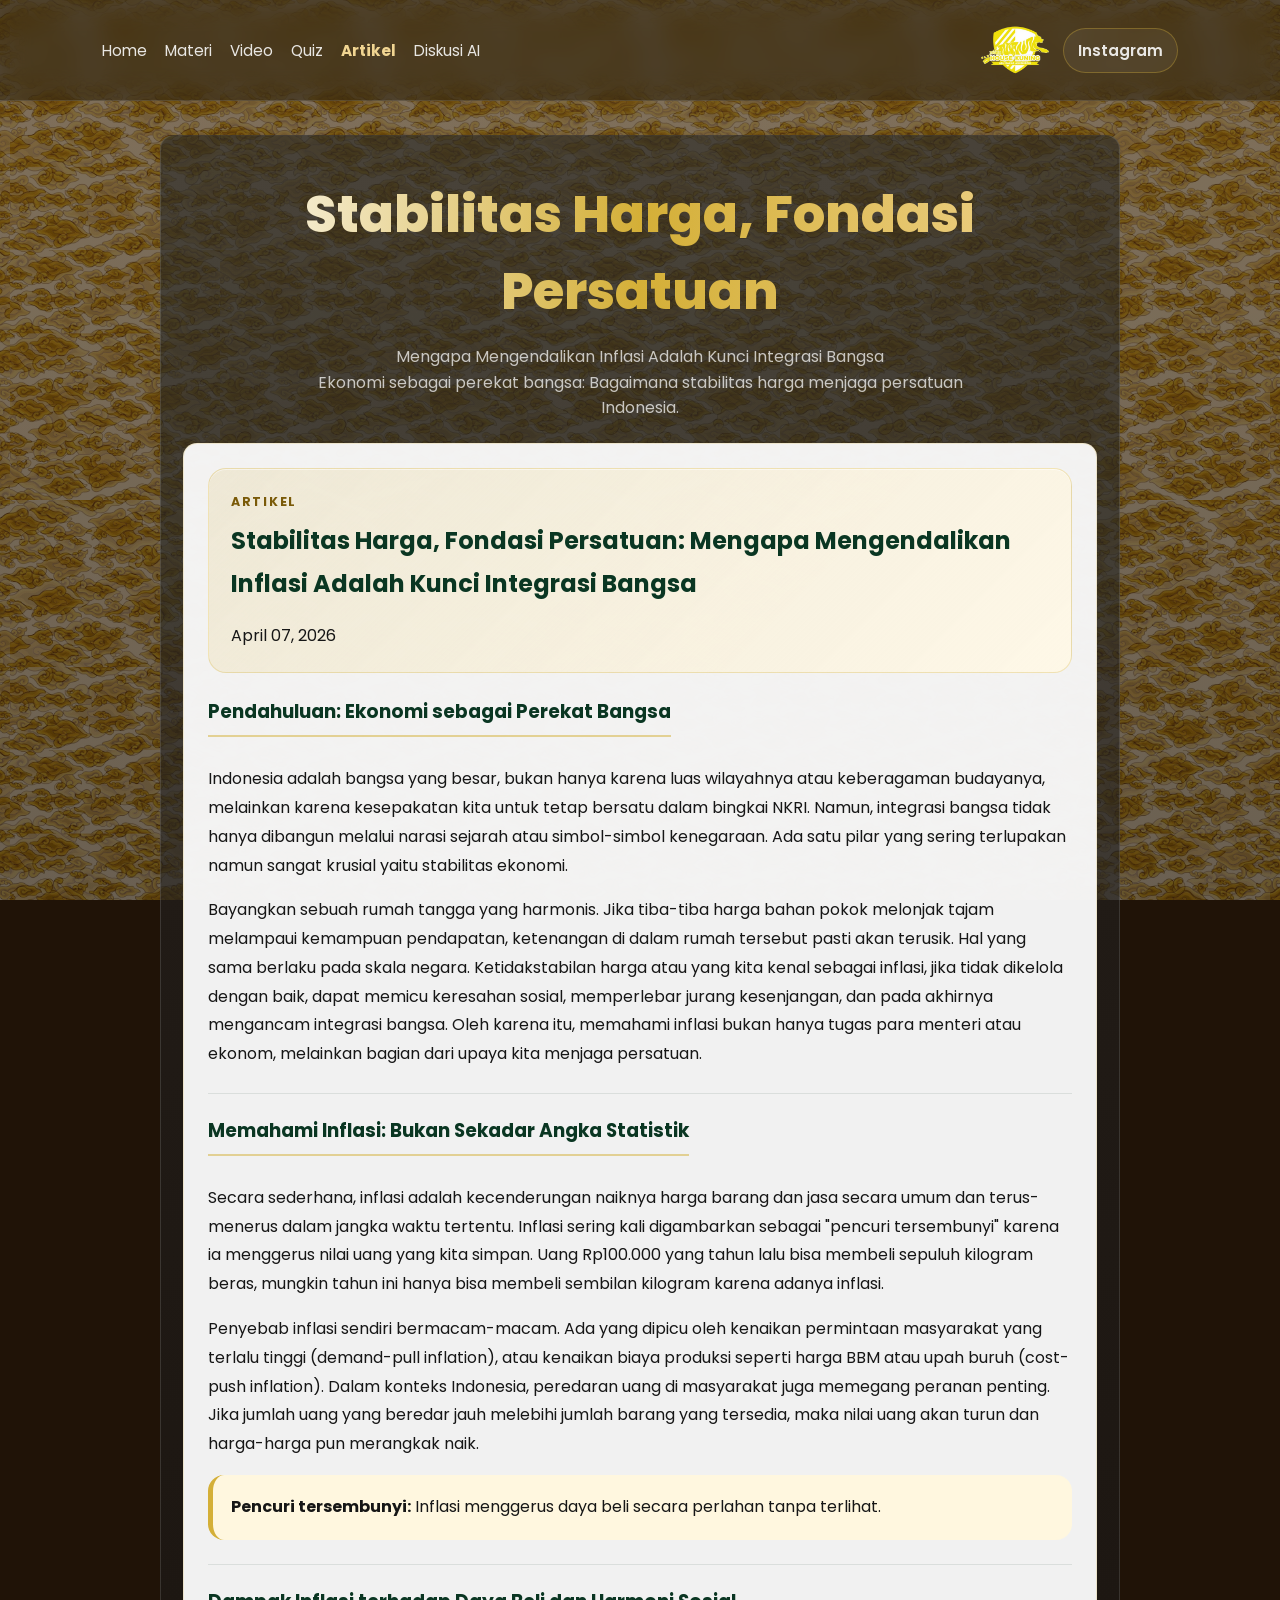
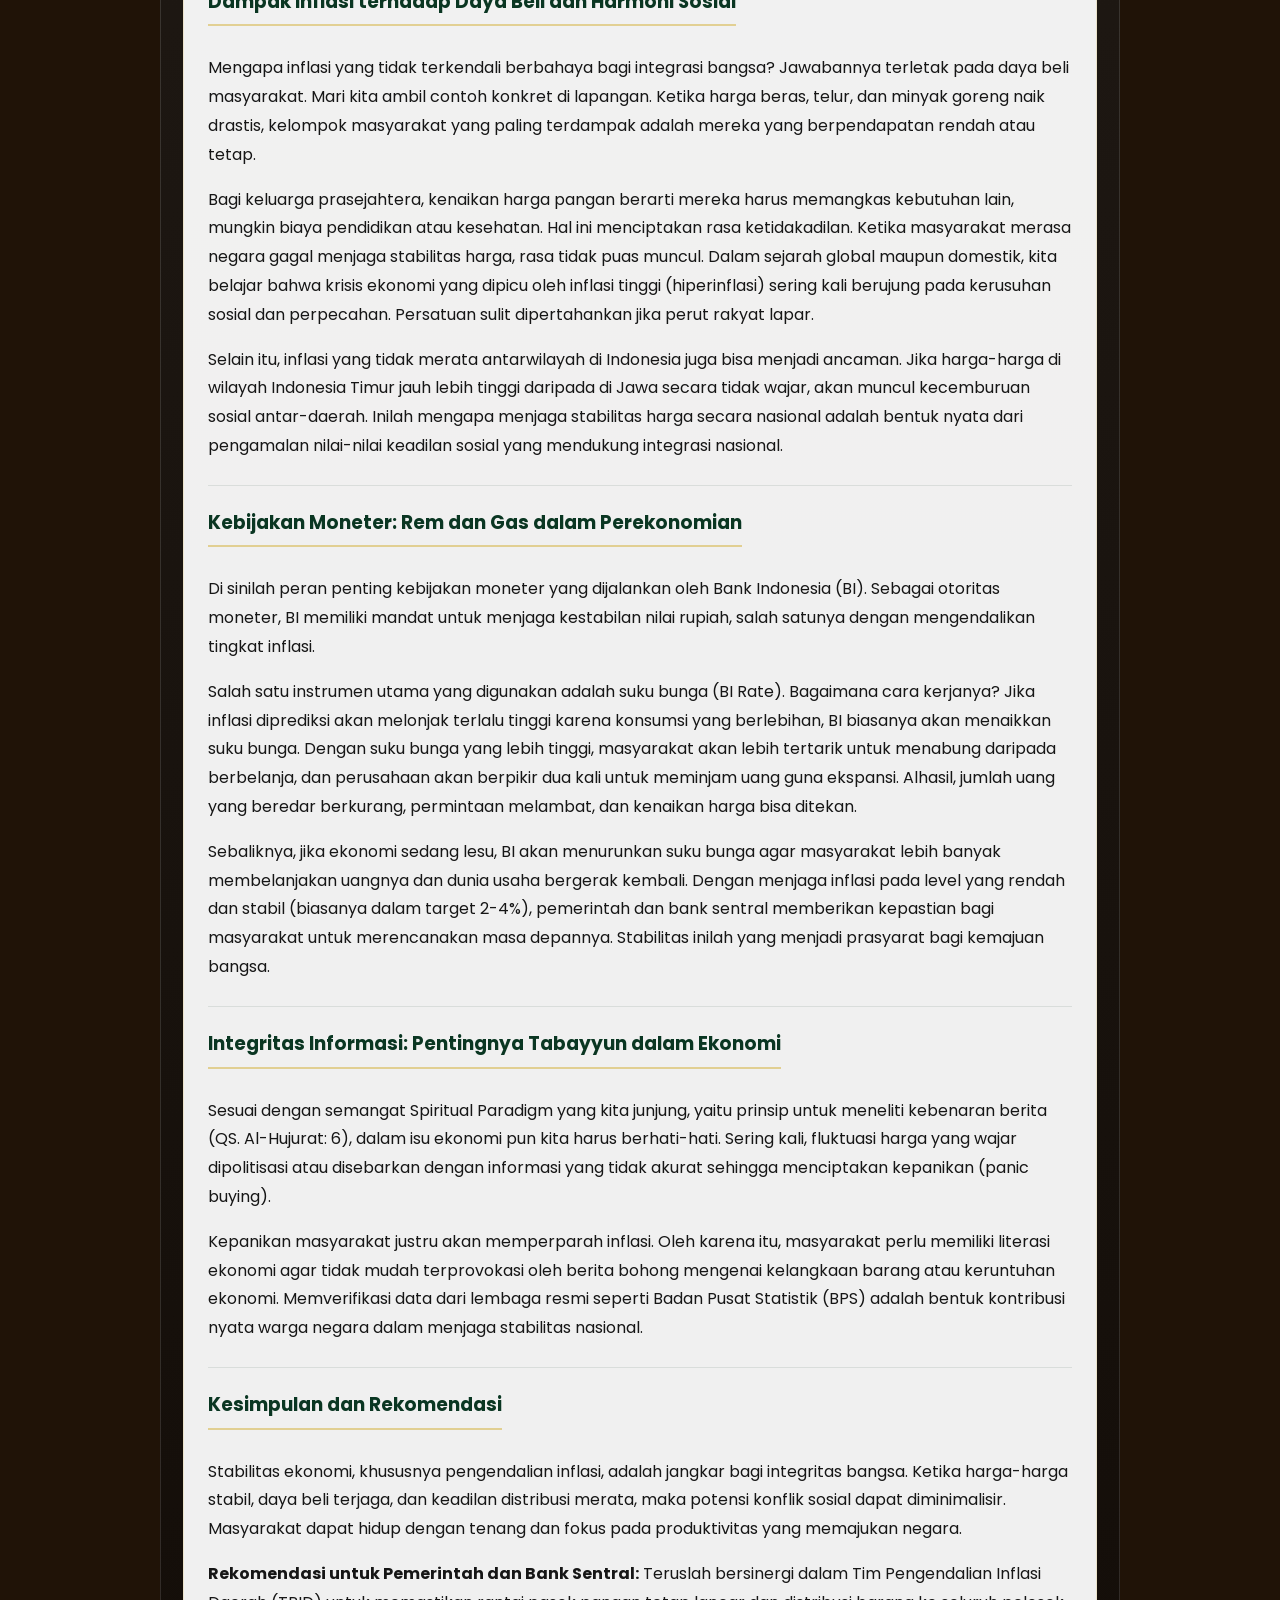
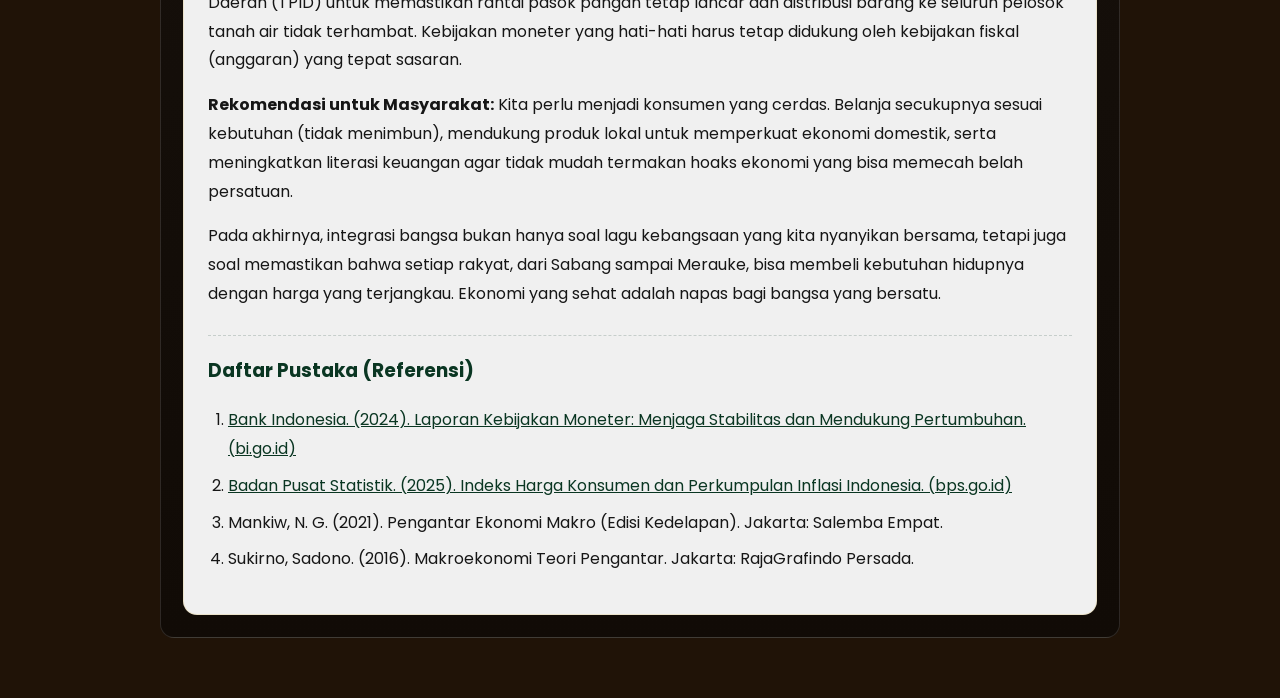
==== pages/artikel.html @ a8fc2699 "menambhakan artikel baru dan update file lainnya" ====
<!doctype html>
<html lang="id">
  <head>
    <meta charset="UTF-8" />
    <meta name="viewport" content="width=device-width, initial-scale=1.0" />
    <title>Stabilitas Harga, Fondasi Persatuan | Kuning Web</title>
    <meta
      name="description"
      content="Stabilitas Harga, Fondasi Persatuan: Mengapa Mengendalikan Inflasi Adalah Kunci Integrasi Bangsa. Artikel tentang ekonomi sebagai perekat bangsa."
    />
    <link rel="preconnect" href="https://fonts.googleapis.com" />
    <link rel="preconnect" href="https://fonts.gstatic.com" crossorigin />
    <link
      href="https://fonts.googleapis.com/css2?family=Poppins:wght@300;400;600;800&display=swap"
      rel="stylesheet"
    />
    <link rel="stylesheet" href="../assets/css/style.css" />
  </head>
  <body class="materi-page">
    <div class="animated-bg"></div>
    <div class="batik-texture"></div>

    <nav class="navbar">
      <ul class="nav-menu">
        <li><a href="../index.html">Home</a></li>
        <li><a href="materi.html">Materi</a></li>
        <li><a href="video.html">Video</a></li>
        <li><a href="quiz.html">Quiz</a></li>
        <li><a href="artikel.html" aria-current="page">Artikel</a></li>
        <li><a href="chat.html">Diskusi AI</a></li>
      </ul>
      <div class="brand-group">
        <a class="logo" href="../index.html">
          <img src="../assets/images/logo.png" alt="Tiger House Kuning" />
        </a>
        <a
          class="instagram-link"
          href="https://www.instagram.com/housekuning?utm_source=ig_web_button_share_sheet&igsh=ZDNlZDc0MzIxNw=="
          target="_blank"
          rel="noopener noreferrer"
        >
          Instagram
        </a>
      </div>
    </nav>

    <main class="main-container">
      <section class="card page-card materi-page-card">
        <div class="hero hero-compact materi-hero">
          <h1>Stabilitas Harga, Fondasi Persatuan</h1>
          <p>Mengapa Mengendalikan Inflasi Adalah Kunci Integrasi Bangsa</p>
          <p>
            Ekonomi sebagai perekat bangsa: Bagaimana stabilitas harga menjaga
            persatuan Indonesia.
          </p>
        </div>

        <div class="materi-content">
          <div class="materi-highlight-box">
            <p class="materi-highlight-label">Artikel</p>
            <h2>
              Stabilitas Harga, Fondasi Persatuan: Mengapa Mengendalikan Inflasi
              Adalah Kunci Integrasi Bangsa
            </h2>
            <p class="article-date">April 07, 2026</p>
          </div>

          <section class="materi-section">
            <h3>Pendahuluan: Ekonomi sebagai Perekat Bangsa</h3>
            <p>
              Indonesia adalah bangsa yang besar, bukan hanya karena luas
              wilayahnya atau keberagaman budayanya, melainkan karena
              kesepakatan kita untuk tetap bersatu dalam bingkai NKRI. Namun,
              integrasi bangsa tidak hanya dibangun melalui narasi sejarah atau
              simbol-simbol kenegaraan. Ada satu pilar yang sering terlupakan
              namun sangat krusial yaitu stabilitas ekonomi.
            </p>
            <p>
              Bayangkan sebuah rumah tangga yang harmonis. Jika tiba-tiba harga
              bahan pokok melonjak tajam melampaui kemampuan pendapatan,
              ketenangan di dalam rumah tersebut pasti akan terusik. Hal yang
              sama berlaku pada skala negara. Ketidakstabilan harga atau yang
              kita kenal sebagai inflasi, jika tidak dikelola dengan baik, dapat
              memicu keresahan sosial, memperlebar jurang kesenjangan, dan pada
              akhirnya mengancam integrasi bangsa. Oleh karena itu, memahami
              inflasi bukan hanya tugas para menteri atau ekonom, melainkan
              bagian dari upaya kita menjaga persatuan.
            </p>
          </section>

          <section class="materi-section">
            <h3>Memahami Inflasi: Bukan Sekadar Angka Statistik</h3>
            <p>
              Secara sederhana, inflasi adalah kecenderungan naiknya harga
              barang dan jasa secara umum dan terus-menerus dalam jangka waktu
              tertentu. Inflasi sering kali digambarkan sebagai "pencuri
              tersembunyi" karena ia menggerus nilai uang yang kita simpan. Uang
              Rp100.000 yang tahun lalu bisa membeli sepuluh kilogram beras,
              mungkin tahun ini hanya bisa membeli sembilan kilogram karena
              adanya inflasi.
            </p>
            <p>
              Penyebab inflasi sendiri bermacam-macam. Ada yang dipicu oleh
              kenaikan permintaan masyarakat yang terlalu tinggi (demand-pull
              inflation), atau kenaikan biaya produksi seperti harga BBM atau
              upah buruh (cost-push inflation). Dalam konteks Indonesia,
              peredaran uang di masyarakat juga memegang peranan penting. Jika
              jumlah uang yang beredar jauh melebihi jumlah barang yang
              tersedia, maka nilai uang akan turun dan harga-harga pun merangkak
              naik.
            </p>
            <div class="materi-callout">
              <strong>Pencuri tersembunyi:</strong> Inflasi menggerus daya beli
              secara perlahan tanpa terlihat.
            </div>
          </section>

          <section class="materi-section">
            <h3>Dampak Inflasi terhadap Daya Beli dan Harmoni Sosial</h3>
            <p>
              Mengapa inflasi yang tidak terkendali berbahaya bagi integrasi
              bangsa? Jawabannya terletak pada daya beli masyarakat. Mari kita
              ambil contoh konkret di lapangan. Ketika harga beras, telur, dan
              minyak goreng naik drastis, kelompok masyarakat yang paling
              terdampak adalah mereka yang berpendapatan rendah atau tetap.
            </p>
            <p>
              Bagi keluarga prasejahtera, kenaikan harga pangan berarti mereka
              harus memangkas kebutuhan lain, mungkin biaya pendidikan atau
              kesehatan. Hal ini menciptakan rasa ketidakadilan. Ketika
              masyarakat merasa negara gagal menjaga stabilitas harga, rasa
              tidak puas muncul. Dalam sejarah global maupun domestik, kita
              belajar bahwa krisis ekonomi yang dipicu oleh inflasi tinggi
              (hiperinflasi) sering kali berujung pada kerusuhan sosial dan
              perpecahan. Persatuan sulit dipertahankan jika perut rakyat lapar.
            </p>
            <p>
              Selain itu, inflasi yang tidak merata antarwilayah di Indonesia
              juga bisa menjadi ancaman. Jika harga-harga di wilayah Indonesia
              Timur jauh lebih tinggi daripada di Jawa secara tidak wajar, akan
              muncul kecemburuan sosial antar-daerah. Inilah mengapa menjaga
              stabilitas harga secara nasional adalah bentuk nyata dari
              pengamalan nilai-nilai keadilan sosial yang mendukung integrasi
              nasional.
            </p>
          </section>

          <section class="materi-section">
            <h3>Kebijakan Moneter: Rem dan Gas dalam Perekonomian</h3>
            <p>
              Di sinilah peran penting kebijakan moneter yang dijalankan oleh
              Bank Indonesia (BI). Sebagai otoritas moneter, BI memiliki mandat
              untuk menjaga kestabilan nilai rupiah, salah satunya dengan
              mengendalikan tingkat inflasi.
            </p>
            <p>
              Salah satu instrumen utama yang digunakan adalah suku bunga (BI
              Rate). Bagaimana cara kerjanya? Jika inflasi diprediksi akan
              melonjak terlalu tinggi karena konsumsi yang berlebihan, BI
              biasanya akan menaikkan suku bunga. Dengan suku bunga yang lebih
              tinggi, masyarakat akan lebih tertarik untuk menabung daripada
              berbelanja, dan perusahaan akan berpikir dua kali untuk meminjam
              uang guna ekspansi. Alhasil, jumlah uang yang beredar berkurang,
              permintaan melambat, dan kenaikan harga bisa ditekan.
            </p>
            <p>
              Sebaliknya, jika ekonomi sedang lesu, BI akan menurunkan suku
              bunga agar masyarakat lebih banyak membelanjakan uangnya dan dunia
              usaha bergerak kembali. Dengan menjaga inflasi pada level yang
              rendah dan stabil (biasanya dalam target 2-4%), pemerintah dan
              bank sentral memberikan kepastian bagi masyarakat untuk
              merencanakan masa depannya. Stabilitas inilah yang menjadi
              prasyarat bagi kemajuan bangsa.
            </p>
          </section>

          <section class="materi-section">
            <h3>Integritas Informasi: Pentingnya Tabayyun dalam Ekonomi</h3>
            <p>
              Sesuai dengan semangat Spiritual Paradigm yang kita junjung, yaitu
              prinsip untuk meneliti kebenaran berita (QS. Al-Hujurat: 6), dalam
              isu ekonomi pun kita harus berhati-hati. Sering kali, fluktuasi
              harga yang wajar dipolitisasi atau disebarkan dengan informasi
              yang tidak akurat sehingga menciptakan kepanikan (panic buying).
            </p>
            <p>
              Kepanikan masyarakat justru akan memperparah inflasi. Oleh karena
              itu, masyarakat perlu memiliki literasi ekonomi agar tidak mudah
              terprovokasi oleh berita bohong mengenai kelangkaan barang atau
              keruntuhan ekonomi. Memverifikasi data dari lembaga resmi seperti
              Badan Pusat Statistik (BPS) adalah bentuk kontribusi nyata warga
              negara dalam menjaga stabilitas nasional.
            </p>
          </section>

          <section class="materi-section">
            <h3>Kesimpulan dan Rekomendasi</h3>
            <p>
              Stabilitas ekonomi, khususnya pengendalian inflasi, adalah jangkar
              bagi integritas bangsa. Ketika harga-harga stabil, daya beli
              terjaga, dan keadilan distribusi merata, maka potensi konflik
              sosial dapat diminimalisir. Masyarakat dapat hidup dengan tenang
              dan fokus pada produktivitas yang memajukan negara.
            </p>
            <p>
              <strong>Rekomendasi untuk Pemerintah dan Bank Sentral:</strong>
              Teruslah bersinergi dalam Tim Pengendalian Inflasi Daerah (TPID)
              untuk memastikan rantai pasok pangan tetap lancar dan distribusi
              barang ke seluruh pelosok tanah air tidak terhambat. Kebijakan
              moneter yang hati-hati harus tetap didukung oleh kebijakan fiskal
              (anggaran) yang tepat sasaran.
            </p>
            <p>
              <strong>Rekomendasi untuk Masyarakat:</strong> Kita perlu menjadi
              konsumen yang cerdas. Belanja secukupnya sesuai kebutuhan (tidak
              menimbun), mendukung produk lokal untuk memperkuat ekonomi
              domestik, serta meningkatkan literasi keuangan agar tidak mudah
              termakan hoaks ekonomi yang bisa memecah belah persatuan.
            </p>
            <p>
              Pada akhirnya, integrasi bangsa bukan hanya soal lagu kebangsaan
              yang kita nyanyikan bersama, tetapi juga soal memastikan bahwa
              setiap rakyat, dari Sabang sampai Merauke, bisa membeli kebutuhan
              hidupnya dengan harga yang terjangkau. Ekonomi yang sehat adalah
              napas bagi bangsa yang bersatu.
            </p>
          </section>

          <section class="materi-sources">
            <h3>Daftar Pustaka (Referensi)</h3>
            <ol>
              <li>
                <a
                  href="https://www.bi.go.id"
                  target="_blank"
                  rel="noopener noreferrer"
                  >Bank Indonesia. (2024). Laporan Kebijakan Moneter: Menjaga
                  Stabilitas dan Mendukung Pertumbuhan. (bi.go.id)</a
                >
              </li>
              <li>
                <a
                  href="https://www.bps.go.id"
                  target="_blank"
                  rel="noopener noreferrer"
                  >Badan Pusat Statistik. (2025). Indeks Harga Konsumen dan
                  Perkumpulan Inflasi Indonesia. (bps.go.id)</a
                >
              </li>
              <li>
                Mankiw, N. G. (2021). Pengantar Ekonomi Makro (Edisi Kedelapan).
                Jakarta: Salemba Empat.
              </li>
              <li>
                Sukirno, Sadono. (2016). Makroekonomi Teori Pengantar. Jakarta:
                RajaGrafindo Persada.
              </li>
            </ol>
          </section>
        </div>
      </section>
    </main>
  </body>
</html>
---- assets/css/style.css ----
:root {
  --bg-0: #0c0c0e;
  --bg-1: #2c0e0e;
  --bg-2: #0e1c2c;
  --bg-3: #1a2a1a;
  --batik-gold-bg: url("../images/batik-motif-mega-mendung-gold-ornament-vector.jpg");

  --text: rgba(255, 255, 255, 0.92);
  --muted: rgba(255, 255, 255, 0.72);

  --gold: #d4af37;
  --gold-light: #f1d592;

  --glass: rgba(255, 255, 255, 0.04);
  --glass-border: rgba(255, 255, 255, 0.12);
}

* {
  box-sizing: border-box;
}

html,
body {
  height: 100%;
}

body {
  margin: 0;
  font-family:
    "Poppins",
    system-ui,
    -apple-system,
    "Segoe UI",
    Roboto,
    Arial,
    sans-serif;
  color: var(--text);
  background: #201307;
  overflow-x: hidden;
}

/* Background layers */
.animated-bg {
  position: fixed;
  inset: 0;
  z-index: -3;
  background-color: #201307;
  background-image:
    linear-gradient(rgba(28, 16, 6, 0.78), rgba(12, 8, 4, 0.84)),
    var(--batik-gold-bg);
  background-position:
    center,
    center top;
  background-size:
    auto,
    420px auto;
  background-repeat: no-repeat, repeat;
  opacity: 1;
}

.batik-texture {
  position: fixed;
  inset: 0;
  z-index: -2;
  background-image:
    radial-gradient(circle at top, rgba(255, 232, 181, 0.16), transparent 32%),
    linear-gradient(rgba(212, 175, 55, 0.1), rgba(0, 0, 0, 0.08)),
    var(--batik-gold-bg);
  background-position:
    center,
    center,
    center top;
  background-size:
    auto,
    auto,
    280px auto;
  background-repeat: no-repeat, no-repeat, repeat;
  opacity: 0.3;
  pointer-events: none;
  mix-blend-mode: screen;
}

@keyframes gradientMove {
  0% {
    background-position: 0% 50%;
  }
  50% {
    background-position: 100% 50%;
  }
  100% {
    background-position: 0% 50%;
  }
}

/* Navbar */
.navbar {
  position: sticky;
  top: 0;
  z-index: 10;
  display: flex;
  justify-content: space-between;
  align-items: center;
  padding: 16px 8%;
  background: rgba(0, 0, 0, 0.35);
  -webkit-backdrop-filter: blur(14px);
  backdrop-filter: blur(14px);
  border-bottom: 1px solid rgba(255, 255, 255, 0.12);
}

.brand-group {
  margin-left: auto;
  display: flex;
  align-items: center;
  gap: 14px;
}

.logo img {
  display: block;
  max-height: 68px;
  width: auto;
}

.instagram-link {
  text-decoration: none;
  color: rgba(255, 255, 255, 0.88);
  font-size: 0.95rem;
  font-weight: 600;
  padding: 10px 14px;
  border-radius: 999px;
  border: 1px solid rgba(212, 175, 55, 0.35);
  background: rgba(255, 255, 255, 0.05);
  transition:
    color 0.2s ease,
    border-color 0.2s ease,
    background 0.2s ease,
    transform 0.2s ease;
}

.instagram-link:hover {
  color: var(--gold-light);
  border-color: rgba(241, 213, 146, 0.75);
  background: rgba(212, 175, 55, 0.1);
  transform: translateY(-1px);
}

.nav-menu {
  display: flex;
  gap: 18px;
  list-style: none;
  margin: 0;
  padding: 0;
}

.nav-menu a {
  text-decoration: none;
  color: rgba(255, 255, 255, 0.88);
  font-size: 0.95rem;
  transition: color 0.2s ease;
}

.nav-menu a[aria-current="page"] {
  color: var(--gold-light);
  font-weight: 700;
}

.nav-menu a:hover {
  color: var(--gold-light);
}

/* Layout */
.main-container {
  padding: 34px 8% 60px;
  max-width: 1200px;
  margin: 0 auto;
}

.pigura-batik {
  position: relative;
  overflow: hidden;
  background-image:
    linear-gradient(180deg, rgba(31, 19, 8, 0.92), rgba(12, 8, 5, 0.96)),
    radial-gradient(
      circle at top left,
      rgba(255, 225, 146, 0.18),
      transparent 26%
    ),
    var(--batik-gold-bg);
  background-size:
    auto,
    auto,
    340px auto;
  background-position:
    center,
    top left,
    center top;
  background-repeat: no-repeat, no-repeat, repeat;
  background-blend-mode: normal, screen, multiply;
  border: 1px solid rgba(212, 175, 55, 0.28);
  border-radius: 16px;
  padding: 30px;
  box-shadow: 0 24px 70px rgba(0, 0, 0, 0.45);
}

.pigura-batik::before {
  content: "";
  position: absolute;
  inset: 0;
  background:
    radial-gradient(
      circle at 22% 18%,
      rgba(212, 175, 55, 0.14),
      transparent 24%
    ),
    radial-gradient(
      circle at 78% 24%,
      rgba(255, 255, 255, 0.06),
      transparent 16%
    );
  pointer-events: none;
}

.pigura-batik::after {
  content: "";
  position: absolute;
  right: -90px;
  bottom: -80px;
  width: 360px;
  height: 360px;
  background: radial-gradient(
    circle,
    rgba(212, 175, 55, 0.18),
    transparent 55%
  );
  filter: blur(44px);
  pointer-events: none;
}

.batik-panel .hero h1 {
  text-shadow: 0 0 18px rgba(212, 175, 55, 0.22);
}

.batik-panel .card {
  background: rgba(255, 255, 255, 0.06);
  border-color: rgba(212, 175, 55, 0.22);
}

.hero {
  text-align: center;
  margin-bottom: 60px;
  padding-top: 18px;
}

.hero-compact {
  margin-bottom: 28px;
}

.hero h1 {
  margin: 0 0 14px;
  font-size: clamp(2.2rem, 4vw, 3.6rem);
  font-weight: 800;
  background: linear-gradient(to right, #fff, var(--gold), var(--gold-light));
  -webkit-background-clip: text;
  background-clip: text;
  -webkit-text-fill-color: transparent;
}

.hero h1 span {
  filter: drop-shadow(0 0 18px rgba(212, 175, 55, 0.35));
}

.hero p {
  margin: 0 auto;
  max-width: 720px;
  color: var(--muted);
  line-height: 1.6;
}

.grid {
  display: grid;
  grid-template-columns: repeat(auto-fit, minmax(280px, 1fr));
  gap: 22px;
}

.card {
  background: var(--glass);
  border: 1px solid var(--glass-border);
  border-radius: 14px;
  padding: 22px;
  transition:
    transform 0.2s ease,
    border-color 0.2s ease,
    background 0.2s ease;
}

.card:hover {
  transform: translateY(-6px);
  border-color: rgba(212, 175, 55, 0.35);
  background: rgba(255, 255, 255, 0.06);
}

.page-card {
  max-width: 960px;
  margin: 0 auto;
}

.icon {
  display: inline-flex;
  font-size: 1.9rem;
  margin-bottom: 8px;
}

button {
  appearance: none;
  border: none;
  border-radius: 10px;
  padding: 12px 18px;
  font-weight: 700;
  cursor: pointer;
  color: #161616;
  background: linear-gradient(135deg, var(--gold), var(--gold-light));
  transition:
    transform 0.2s ease,
    box-shadow 0.2s ease;
}

button:hover {
  transform: translateY(-1px) scale(1.02);
  box-shadow: 0 10px 26px rgba(212, 175, 55, 0.22);
}

button:active {
  transform: translateY(0);
}

.button-link {
  display: inline-flex;
  align-items: center;
  justify-content: center;
  margin-top: 10px;
  border-radius: 10px;
  padding: 12px 18px;
  font-weight: 700;
  text-decoration: none;
  color: #161616;
  background: linear-gradient(135deg, var(--gold), var(--gold-light));
  transition:
    transform 0.2s ease,
    box-shadow 0.2s ease;
}

.button-link:hover {
  transform: translateY(-1px) scale(1.02);
  box-shadow: 0 10px 26px rgba(212, 175, 55, 0.22);
}

.materi-content {
  background: rgba(255, 255, 255, 0.94);
  color: #161616;
  padding: 24px;
  border: 1px solid rgba(212, 175, 55, 0.2);
  border-radius: 14px;
  line-height: 1.8;
}

.materi-content h2,
.materi-content h3 {
  color: #0a3622;
}

.materi-content a {
  color: #0a3622;
}

.materi-page-card {
  background:
    linear-gradient(180deg, rgba(255, 255, 255, 0.08), rgba(0, 0, 0, 0.12)),
    rgba(12, 10, 8, 0.6);
}

.materi-hero {
  margin-bottom: 22px;
}

.materi-highlight-box {
  padding: 22px;
  margin-bottom: 22px;
  border-radius: 18px;
  background:
    linear-gradient(135deg, rgba(212, 175, 55, 0.15), rgba(255, 248, 230, 0.92));
  border: 1px solid rgba(212, 175, 55, 0.28);
  box-shadow: inset 0 1px 0 rgba(255, 255, 255, 0.5);
}

.materi-highlight-box h2 {
  margin: 6px 0 10px;
}

.materi-highlight-box p:last-child {
  margin-bottom: 0;
}

.materi-highlight-label {
  margin: 0;
  font-size: 0.78rem;
  letter-spacing: 0.14em;
  text-transform: uppercase;
  color: #7a5a08;
  font-weight: 700;
}

.materi-quick-grid,
.materi-compare-grid {
  display: grid;
  grid-template-columns: repeat(auto-fit, minmax(240px, 1fr));
  gap: 16px;
}

.materi-quick-grid {
  margin-bottom: 24px;
}

.materi-quick-card,
.materi-compare-card {
  padding: 18px;
  border-radius: 16px;
  background: #fffdf8;
  border: 1px solid rgba(212, 175, 55, 0.18);
  box-shadow: 0 12px 30px rgba(14, 25, 17, 0.08);
}

.materi-quick-card h3,
.materi-compare-card h4 {
  margin-top: 0;
  margin-bottom: 10px;
}

.materi-section {
  margin-top: 24px;
  padding: 20px 0 0;
  border-top: 1px solid rgba(10, 54, 34, 0.1);
}

.materi-section:first-of-type {
  margin-top: 0;
  padding-top: 0;
  border-top: 0;
}

.materi-section h3 {
  display: inline-block;
  margin: 0 0 12px;
  padding-bottom: 6px;
  border-bottom: 2px solid rgba(212, 175, 55, 0.5);
}

.materi-callout,
.materi-summary-box {
  margin-top: 16px;
  padding: 18px;
  border-radius: 16px;
}

.materi-callout {
  background: #fff7df;
  border-left: 5px solid #d4af37;
}

.materi-summary-box {
  margin-top: 28px;
  background: linear-gradient(135deg, #f9fff8, #f7fbff);
  border: 1px solid rgba(10, 54, 34, 0.12);
}

.materi-summary-box h3,
.materi-sources h3 {
  margin-top: 0;
}

.materi-sources {
  margin-top: 26px;
  padding-top: 18px;
  border-top: 1px dashed rgba(10, 54, 34, 0.18);
}

.materi-content ul,
.materi-content ol {
  padding-left: 20px;
}

.materi-content li + li {
  margin-top: 8px;
}

/* Chat */
.sr-only {
  position: absolute;
  width: 1px;
  height: 1px;
  padding: 0;
  margin: -1px;
  overflow: hidden;
  clip: rect(0, 0, 0, 0);
  white-space: nowrap;
  border: 0;
}

.chat-shell {
  display: grid;
  gap: 20px;
}

.chat-intro-card {
  padding: 24px;
  border: 1px solid rgba(255, 255, 255, 0.12);
  border-radius: 20px;
  background:
    linear-gradient(180deg, rgba(255, 255, 255, 0.08), rgba(0, 0, 0, 0.18)),
    rgba(16, 16, 18, 0.88);
  box-shadow: 0 24px 70px rgba(0, 0, 0, 0.35);
}

.chat-kicker {
  margin: 0 0 8px;
  font-size: 0.8rem;
  letter-spacing: 0.16em;
  text-transform: uppercase;
  color: var(--gold-light);
}

.chat-intro-card h2 {
  margin: 0 0 10px;
  font-size: clamp(1.5rem, 3vw, 2.2rem);
}

.chat-intro-card > p:last-of-type {
  margin: 0;
  max-width: 720px;
  color: var(--muted);
  line-height: 1.6;
}

.prompt-grid {
  display: grid;
  grid-template-columns: repeat(auto-fit, minmax(220px, 1fr));
  gap: 12px;
  margin-top: 18px;
}

.prompt-chip {
  text-align: left;
  min-height: 74px;
  color: rgba(255, 255, 255, 0.92);
  background: rgba(255, 255, 255, 0.05);
  border: 1px solid rgba(255, 255, 255, 0.1);
  box-shadow: none;
}

.prompt-chip:hover {
  background: rgba(212, 175, 55, 0.14);
  box-shadow: none;
}

.chat-container {
  background:
    linear-gradient(180deg, rgba(24, 24, 26, 0.96), rgba(13, 13, 15, 0.98));
  border: 1px solid rgba(255, 255, 255, 0.08);
  border-radius: 24px;
  overflow: hidden;
  display: flex;
  flex-direction: column;
  min-height: 72vh;
  box-shadow: 0 30px 90px rgba(0, 0, 0, 0.42);
}

.chat-header {
  display: flex;
  align-items: center;
  justify-content: space-between;
  gap: 16px;
  padding: 18px 22px;
  border-bottom: 1px solid rgba(255, 255, 255, 0.08);
  background: linear-gradient(
    135deg,
    rgba(212, 175, 55, 0.12),
    rgba(255, 255, 255, 0.03)
  );
}

.chat-header-copy {
  min-width: 0;
}

.chat-header h2 {
  margin: 4px 0 2px;
  font-size: 1.2rem;
  color: #fff;
}

.chat-subtitle {
  margin: 0;
  color: var(--muted);
  font-size: 0.92rem;
}

.chat-label {
  margin: 0;
  font-size: 0.78rem;
  letter-spacing: 0.12em;
  text-transform: uppercase;
  color: var(--gold-light);
}

.chat-status {
  display: inline-flex;
  align-items: center;
  gap: 10px;
  padding: 10px 12px;
  border-radius: 999px;
  background: rgba(255, 255, 255, 0.04);
  border: 1px solid rgba(255, 255, 255, 0.08);
  color: rgba(255, 255, 255, 0.82);
  font-size: 0.88rem;
  white-space: nowrap;
}

.chat-status-dot {
  width: 9px;
  height: 9px;
  border-radius: 999px;
  background: #41d67d;
  box-shadow: 0 0 0 5px rgba(65, 214, 125, 0.12);
}

.chat-messages {
  flex: 1;
  padding: 22px;
  overflow-y: auto;
  display: flex;
  flex-direction: column;
  gap: 14px;
}

.message {
  position: relative;
  max-width: min(820px, 88%);
  padding: 16px 18px;
  border-radius: 20px;
  line-height: 1.7;
  border: 1px solid rgba(255, 255, 255, 0.08);
  word-break: break-word;
}

.message.received {
  align-self: flex-start;
  background:
    linear-gradient(180deg, rgba(255, 255, 255, 0.06), rgba(255, 255, 255, 0.03));
  color: #f5f5f5;
}

.message.sent {
  align-self: flex-end;
  background: linear-gradient(135deg, rgba(212, 175, 55, 0.95), rgba(241, 213, 146, 0.96));
  color: #17120a;
  border-color: rgba(241, 213, 146, 0.55);
  box-shadow: 0 18px 42px rgba(212, 175, 55, 0.18);
}

.message .meta {
  display: block;
  font-size: 0.76rem;
  opacity: 0.88;
  font-weight: 700;
  margin-bottom: 8px;
  letter-spacing: 0.04em;
  text-transform: uppercase;
}

.message-text {
  white-space: pre-line;
}

.message.typing {
  min-width: 88px;
}

.typing-dots {
  display: inline-flex;
  align-items: center;
  gap: 6px;
  min-height: 18px;
}

.typing-dots span {
  width: 8px;
  height: 8px;
  border-radius: 999px;
  background: currentColor;
  opacity: 0.35;
  animation: typingPulse 1.1s infinite ease-in-out;
}

.typing-dots span:nth-child(2) {
  animation-delay: 0.18s;
}

.typing-dots span:nth-child(3) {
  animation-delay: 0.36s;
}

@keyframes typingPulse {
  0%,
  80%,
  100% {
    transform: translateY(0);
    opacity: 0.35;
  }
  40% {
    transform: translateY(-3px);
    opacity: 1;
  }
}

.chat-input-area {
  display: flex;
  flex-direction: column;
  gap: 12px;
  padding: 16px 18px 18px;
  border-top: 1px solid rgba(255, 255, 255, 0.08);
  background: rgba(11, 11, 13, 0.98);
}

.chat-input-area textarea {
  width: 100%;
  resize: none;
  min-height: 58px;
  max-height: 180px;
  border-radius: 18px;
  border: 1px solid rgba(255, 255, 255, 0.1);
  padding: 16px 18px;
  background: rgba(255, 255, 255, 0.04);
  color: #f5f5f5;
  outline: none;
  font: inherit;
  line-height: 1.55;
}

.chat-input-area textarea:focus {
  border-color: var(--gold-light);
  box-shadow: 0 0 0 4px rgba(212, 175, 55, 0.14);
}

.chat-actions {
  display: flex;
  align-items: center;
  justify-content: space-between;
  gap: 12px;
}

.chat-hint {
  margin: 0;
  color: rgba(255, 255, 255, 0.58);
  font-size: 0.86rem;
}

.chat-actions button {
  align-self: flex-end;
  min-width: 120px;
  border-radius: 999px;
}

/* Game */
.game-card {
  background: var(--glass);
  border: 1px solid rgba(212, 175, 55, 0.3);
  border-radius: 14px;
  padding: 18px;
}

.game-card .header {
  display: flex;
  align-items: center;
  justify-content: space-between;
  gap: 16px;
  margin-bottom: 14px;
}

.game-card .header h2 {
  margin: 0;
  font-size: 1.05rem;
  letter-spacing: 1px;
  color: rgba(255, 255, 255, 0.92);
}

.stats-box {
  border: 1px solid rgba(255, 255, 255, 0.14);
  background: rgba(0, 0, 0, 0.2);
  border-radius: 10px;
  padding: 8px 10px;
  font-weight: 700;
}

.progress-bar-container {
  background: rgba(255, 255, 255, 0.12);
  height: 10px;
  border-radius: 999px;
  overflow: hidden;
}

.progress-bar-fill {
  background: linear-gradient(135deg, #1fc65f, #35f58b);
  height: 100%;
  width: 0%;
  transition: width 0.4s ease;
}

#play-screen img {
  width: 100%;
  max-height: 220px;
  object-fit: cover;
  border-radius: 12px;
  margin: 14px 0;
  border: 1px solid rgba(255, 255, 255, 0.1);
}

.question-text {
  font-size: 1.05rem;
  font-weight: 700;
  margin-bottom: 12px;
}

.btn-list {
  display: grid;
  grid-template-columns: repeat(3, 1fr);
  gap: 10px;
}

.btn-list button {
  padding: 12px 10px;
  border-radius: 12px;
}

#feedback {
  margin: 12px 0 0;
  min-height: 1.2rem;
  font-weight: 700;
}

/* Video AI Styles */
.video-ai-hero h1 {
  font-size: clamp(2.5rem, 5vw, 4rem);
  background: linear-gradient(135deg, var(--gold), var(--gold-light), #fff);
  -webkit-background-clip: text;
  background-clip: text;
  -webkit-text-fill-color: transparent;
}

.video-ai-hero h1 span {
  color: var(--gold);
}

.video-ai-hero p {
  font-size: 1.1rem;
  max-width: 600px;
}

.video-ai-card {
  grid-column: 1 / -1;
  max-width: 900px;
  margin: 0 auto;
}

.video-player-container {
  position: relative;
  background: var(--glass);
  border: 1px solid var(--glass-border);
  border-radius: 16px;
  padding: 20px;
  margin-bottom: 24px;
  overflow: hidden;
  box-shadow: 0 20px 60px rgba(0, 0, 0, 0.5);
}

.ai-image-container {
  margin-bottom: 20px;
  text-align: center;
}

.ai-poster-image {
  width: 100%;
  max-width: 400px;
  height: auto;
  border-radius: 12px;
  box-shadow: 0 10px 30px rgba(0, 0, 0, 0.3);
}

.video-player-container iframe {
  width: 100%;
  max-height: 500px;
  border-radius: 12px;
  display: block;
}

.video-frame {
  position: relative;
  width: 100%;
  padding-top: 56.25%;
  overflow: hidden;
  border-radius: 12px;
}

.video-frame iframe {
  position: absolute;
  inset: 0;
  height: 100%;
  border: 0;
}

.ai-description {
  text-align: center;
}

.ai-description p {
  font-size: 1.1rem;
  line-height: 1.7;
  color: var(--muted);
  font-weight: 500;
  max-width: 700px;
  margin: 0 auto;
  padding: 0 20px;
}

/* Quiz page */
.quiz-page .container {
  max-width: 700px;
  margin: 40px auto;
  background: white;
  padding: 30px;
  border-radius: 15px;
  box-shadow: 0 5px 20px rgba(0, 0, 0, 0.15);
}

.quiz-page h1 {
  text-align: center;
  color: #0a3622;
  margin-bottom: 30px;
  font-size: 2rem;
}

.quiz-page #quiz-container {
  margin: 20px 0;
}

.quiz-page .question {
  margin: 25px 0;
  padding: 20px;
  background: #f9f5f0;
  border-left: 5px solid #d4af37;
  border-radius: 10px;
}

.quiz-page .question h3 {
  color: #0a3622;
  margin-top: 0;
  font-size: 1.1rem;
}

.quiz-page .option-label {
  display: block;
  margin: 12px 0;
  padding: 10px;
  background: white;
  border: 2px solid #ddd;
  border-radius: 8px;
  cursor: pointer;
  transition:
    background 0.3s ease,
    border-color 0.3s ease;
}

.quiz-page .option-label:hover {
  background: #fff9f0;
  border-color: #d4af37;
}

.quiz-page .option-label input[type="radio"] {
  margin-right: 10px;
  cursor: pointer;
}

.quiz-page .option-label span {
  font-weight: 500;
  color: #333;
}

.quiz-page .submit-btn {
  display: block;
  margin: 30px auto;
  padding: 15px 50px;
  font-size: 1.1rem;
  font-weight: bold;
  text-transform: uppercase;
  color: #0a3622;
  background: #d4af37;
  box-shadow: 0 5px 0 #b8860b;
}

.quiz-page .submit-btn:hover {
  transform: translateY(-2px);
  box-shadow: 0 7px 0 #b8860b;
}

.quiz-page .submit-btn:active {
  transform: translateY(0);
  box-shadow: 0 2px 0 #b8860b;
}

.quiz-page .result {
  margin-top: 30px;
}

.quiz-page .result-box {
  text-align: center;
  background: linear-gradient(135deg, #fff9f0, #fffcf2);
  padding: 30px;
  border-radius: 15px;
  border: 3px solid #d4af37;
  box-shadow: 0 5px 15px rgba(0, 0, 0, 0.1);
}

.quiz-page .result-box h2 {
  color: #0a3622;
  margin-bottom: 15px;
  font-size: 1.8rem;
}

.quiz-page .score {
  font-size: 2.5rem;
  font-weight: bold;
  color: #d4af37;
  margin: 10px 0;
}

.quiz-page .percentage {
  font-size: 1.5rem;
  color: #333;
  margin: 5px 0;
}

.quiz-page .rank {
  font-size: 1.3rem;
  font-weight: bold;
  color: #0a3622;
  margin-top: 15px;
  padding-top: 15px;
  border-top: 2px solid #d4af37;
}

.quiz-page .materi {
  margin-top: 40px;
  padding: 20px;
  background: #fffde7;
  border-radius: 10px;
  border-left: 5px solid #d4af37;
}

.quiz-page .materi h2 {
  color: #0a3622;
  margin-top: 0;
}

.quiz-page .materi p,
.quiz-page .materi ul {
  color: #333;
  line-height: 1.6;
}

.quiz-page .materi li {
  margin: 8px 0;
}

@media (max-width: 720px) {
  .navbar {
    flex-direction: column;
    align-items: stretch;
    padding: 14px 5%;
    gap: 14px;
  }

  .brand-group {
    justify-content: space-between;
    gap: 10px;
  }

  .nav-menu {
    flex-wrap: wrap;
  }

  .logo img {
    max-height: 54px;
  }

  .instagram-link {
    font-size: 0.88rem;
    padding: 8px 12px;
  }

  .main-container {
    padding: 24px 5% 54px;
  }

  .chat-intro-card {
    padding: 18px;
  }

  .prompt-grid {
    grid-template-columns: 1fr;
  }

  .chat-container {
    min-height: 76vh;
  }

  .chat-header {
    flex-direction: column;
    align-items: flex-start;
  }

  .chat-status {
    white-space: normal;
  }

  .chat-messages {
    padding: 16px;
  }

  .message {
    max-width: 100%;
  }

  .chat-actions {
    flex-direction: column;
    align-items: stretch;
  }

  .chat-actions button {
    width: 100%;
  }

  .btn-list {
    grid-template-columns: 1fr;
  }

  .video-player-container {
    padding: 16px;
  }

  .video-player-container video {
    max-height: 300px;
  }

  .ai-description p {
    font-size: 1rem;
    padding: 0 16px;
  }

  .quiz-page .container {
    margin: 20px;
    padding: 20px;
  }

  .quiz-page h1 {
    font-size: 1.5rem;
  }

  .quiz-page .score {
    font-size: 2rem;
  }
}
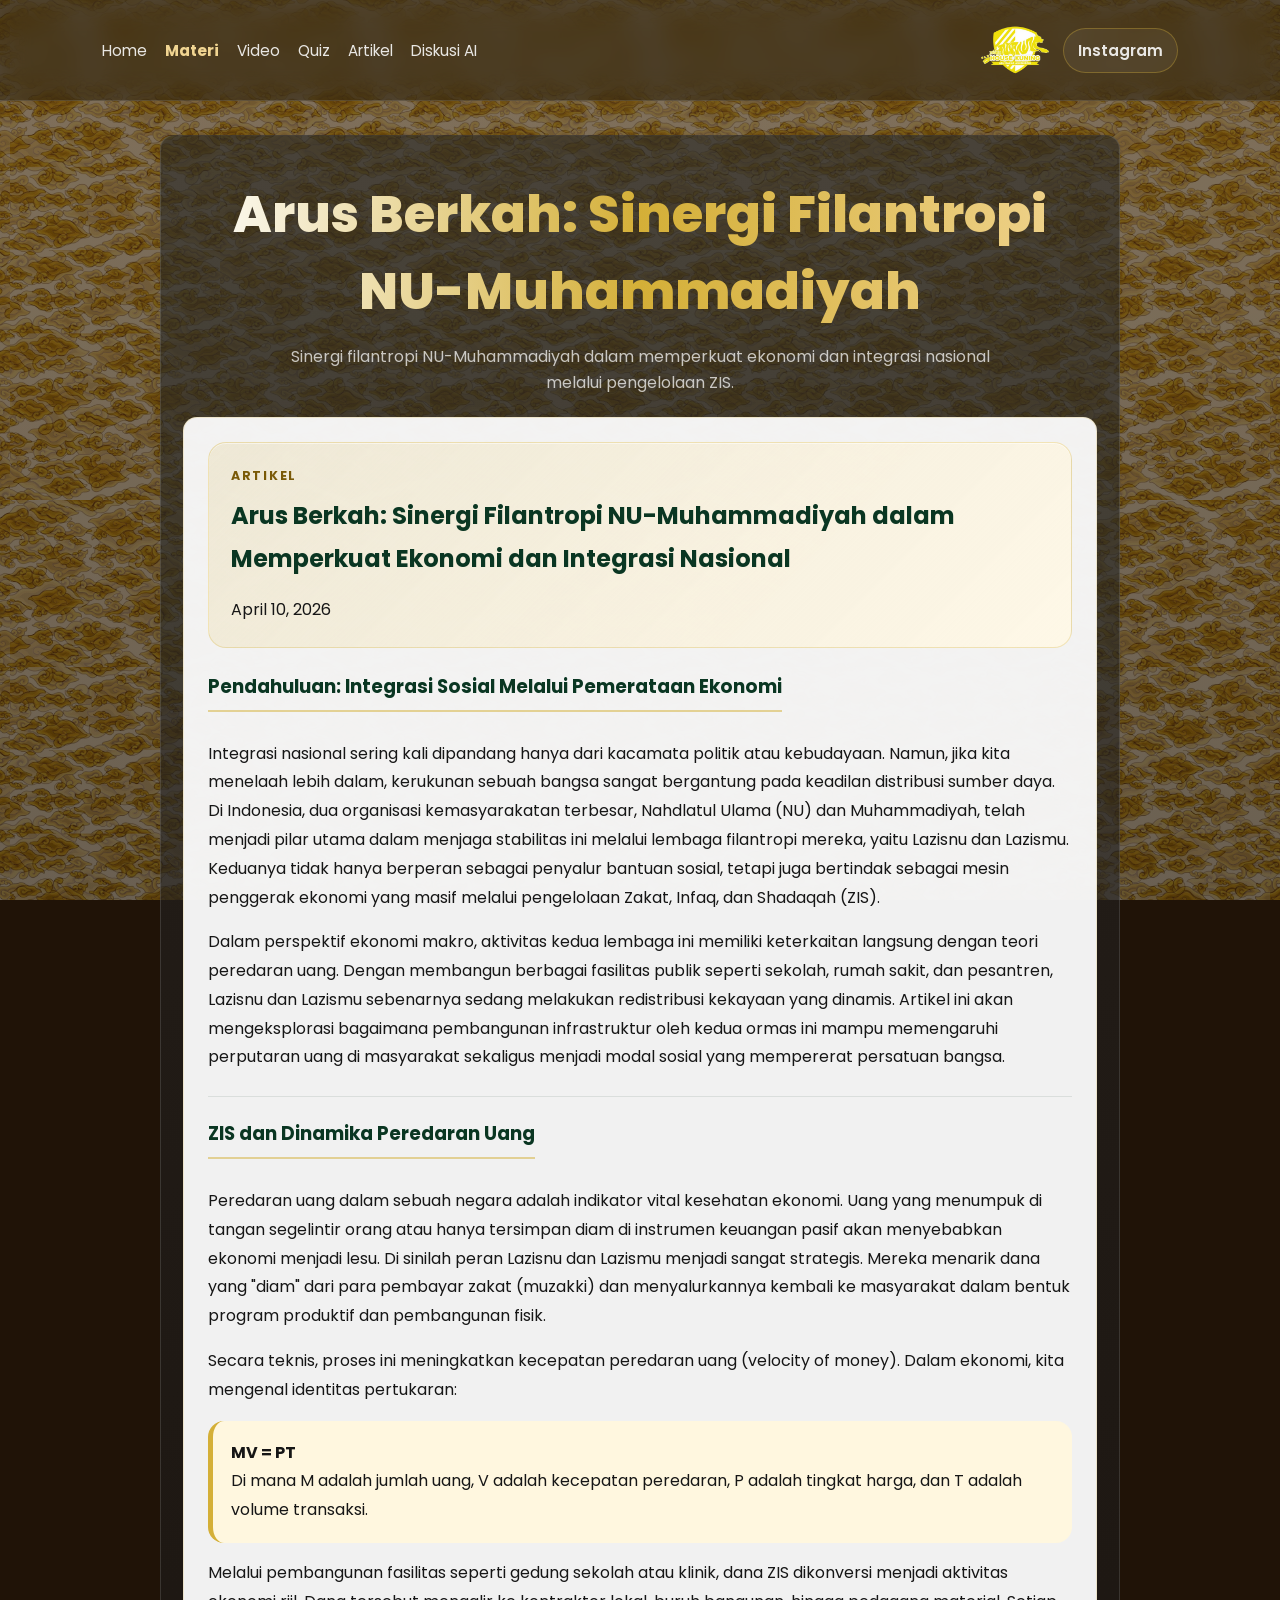
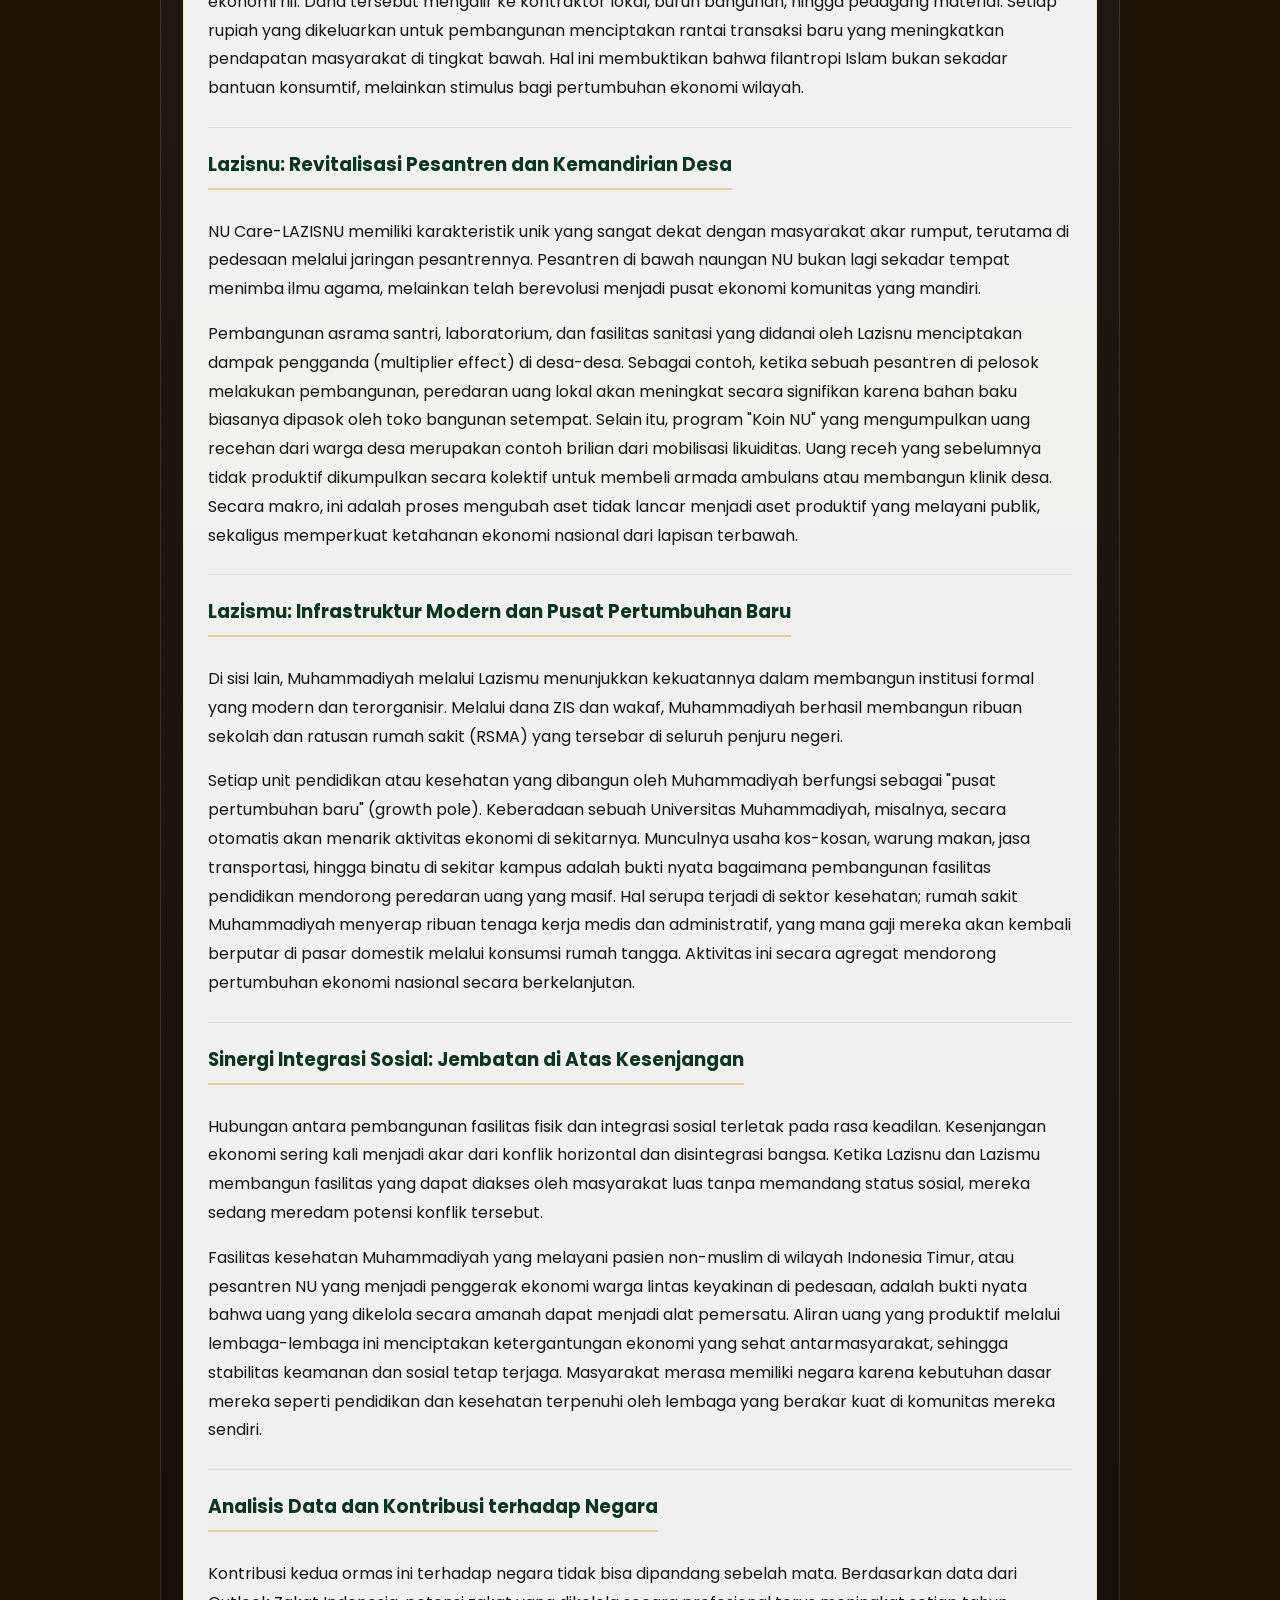
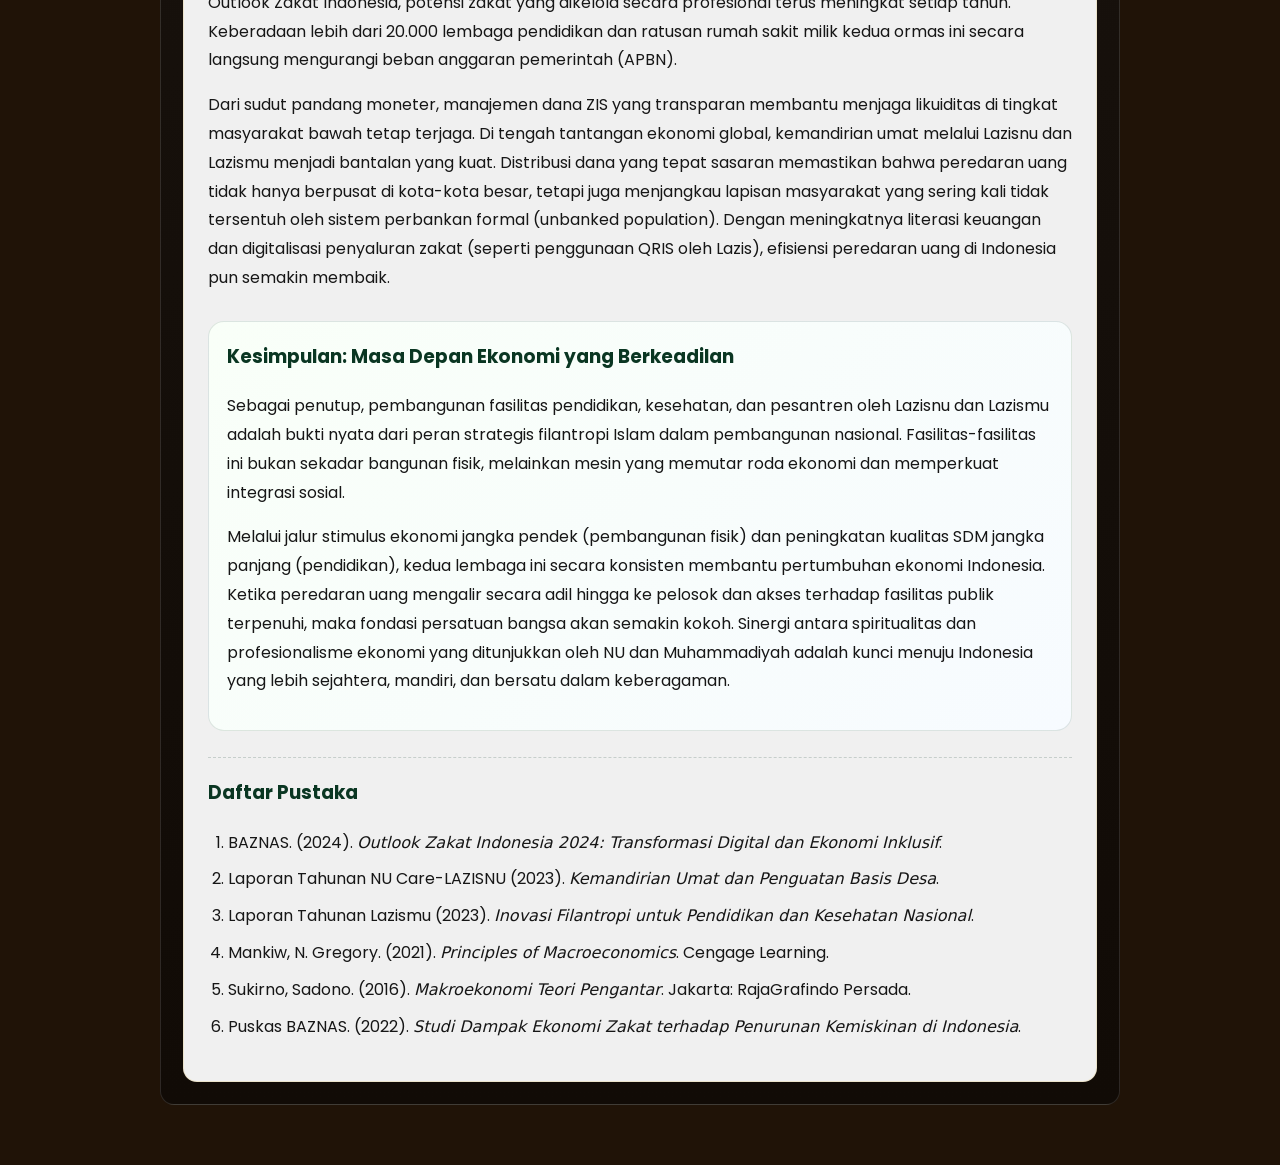
==== commit ad6f6a2c: "update terbaru" ====
--- a/pages/artikel.html
+++ b/pages/artikel.html
@@ -3,10 +3,10 @@
   <head>
     <meta charset="UTF-8" />
     <meta name="viewport" content="width=device-width, initial-scale=1.0" />
-    <title>Stabilitas Harga, Fondasi Persatuan | Kuning Web</title>
+    <title>Materi Integrasi Bangsa</title>
     <meta
       name="description"
-      content="Stabilitas Harga, Fondasi Persatuan: Mengapa Mengendalikan Inflasi Adalah Kunci Integrasi Bangsa. Artikel tentang ekonomi sebagai perekat bangsa."
+      content="Materi tentang integritas organisasi keagamaan, integrasi sosial, NU, dan Muhammadiyah."
     />
     <link rel="preconnect" href="https://fonts.googleapis.com" />
     <link rel="preconnect" href="https://fonts.gstatic.com" crossorigin />
@@ -23,10 +23,10 @@
     <nav class="navbar">
       <ul class="nav-menu">
         <li><a href="../index.html">Home</a></li>
-        <li><a href="materi.html">Materi</a></li>
+        <li><a href="materi.html" aria-current="page">Materi</a></li>
         <li><a href="video.html">Video</a></li>
         <li><a href="quiz.html">Quiz</a></li>
-        <li><a href="artikel.html" aria-current="page">Artikel</a></li>
+        <li><a href="pages/Artikel.html">Artikel</a></li>
         <li><a href="chat.html">Diskusi AI</a></li>
       </ul>
       <div class="brand-group">
@@ -47,11 +47,10 @@
     <main class="main-container">
       <section class="card page-card materi-page-card">
         <div class="hero hero-compact materi-hero">
-          <h1>Stabilitas Harga, Fondasi Persatuan</h1>
-          <p>Mengapa Mengendalikan Inflasi Adalah Kunci Integrasi Bangsa</p>
+          <h1>Arus Berkah: Sinergi Filantropi NU-Muhammadiyah</h1>
           <p>
-            Ekonomi sebagai perekat bangsa: Bagaimana stabilitas harga menjaga
-            persatuan Indonesia.
+            Sinergi filantropi NU-Muhammadiyah dalam memperkuat ekonomi dan
+            integrasi nasional melalui pengelolaan ZIS.
           </p>
         </div>
 
@@ -59,201 +58,228 @@
           <div class="materi-highlight-box">
             <p class="materi-highlight-label">Artikel</p>
             <h2>
-              Stabilitas Harga, Fondasi Persatuan: Mengapa Mengendalikan Inflasi
-              Adalah Kunci Integrasi Bangsa
+              Arus Berkah: Sinergi Filantropi NU-Muhammadiyah dalam Memperkuat
+              Ekonomi dan Integrasi Nasional
             </h2>
-            <p class="article-date">April 07, 2026</p>
+            <p>April 10, 2026</p>
           </div>
 
           <section class="materi-section">
-            <h3>Pendahuluan: Ekonomi sebagai Perekat Bangsa</h3>
-            <p>
-              Indonesia adalah bangsa yang besar, bukan hanya karena luas
-              wilayahnya atau keberagaman budayanya, melainkan karena
-              kesepakatan kita untuk tetap bersatu dalam bingkai NKRI. Namun,
-              integrasi bangsa tidak hanya dibangun melalui narasi sejarah atau
-              simbol-simbol kenegaraan. Ada satu pilar yang sering terlupakan
-              namun sangat krusial yaitu stabilitas ekonomi.
-            </p>
-            <p>
-              Bayangkan sebuah rumah tangga yang harmonis. Jika tiba-tiba harga
-              bahan pokok melonjak tajam melampaui kemampuan pendapatan,
-              ketenangan di dalam rumah tersebut pasti akan terusik. Hal yang
-              sama berlaku pada skala negara. Ketidakstabilan harga atau yang
-              kita kenal sebagai inflasi, jika tidak dikelola dengan baik, dapat
-              memicu keresahan sosial, memperlebar jurang kesenjangan, dan pada
-              akhirnya mengancam integrasi bangsa. Oleh karena itu, memahami
-              inflasi bukan hanya tugas para menteri atau ekonom, melainkan
-              bagian dari upaya kita menjaga persatuan.
-            </p>
-          </section>
-
-          <section class="materi-section">
-            <h3>Memahami Inflasi: Bukan Sekadar Angka Statistik</h3>
-            <p>
-              Secara sederhana, inflasi adalah kecenderungan naiknya harga
-              barang dan jasa secara umum dan terus-menerus dalam jangka waktu
-              tertentu. Inflasi sering kali digambarkan sebagai "pencuri
-              tersembunyi" karena ia menggerus nilai uang yang kita simpan. Uang
-              Rp100.000 yang tahun lalu bisa membeli sepuluh kilogram beras,
-              mungkin tahun ini hanya bisa membeli sembilan kilogram karena
-              adanya inflasi.
-            </p>
-            <p>
-              Penyebab inflasi sendiri bermacam-macam. Ada yang dipicu oleh
-              kenaikan permintaan masyarakat yang terlalu tinggi (demand-pull
-              inflation), atau kenaikan biaya produksi seperti harga BBM atau
-              upah buruh (cost-push inflation). Dalam konteks Indonesia,
-              peredaran uang di masyarakat juga memegang peranan penting. Jika
-              jumlah uang yang beredar jauh melebihi jumlah barang yang
-              tersedia, maka nilai uang akan turun dan harga-harga pun merangkak
-              naik.
+            <h3>Pendahuluan: Integrasi Sosial Melalui Pemerataan Ekonomi</h3>
+            <p>
+              Integrasi nasional sering kali dipandang hanya dari kacamata
+              politik atau kebudayaan. Namun, jika kita menelaah lebih dalam,
+              kerukunan sebuah bangsa sangat bergantung pada keadilan distribusi
+              sumber daya. Di Indonesia, dua organisasi kemasyarakatan terbesar,
+              Nahdlatul Ulama (NU) dan Muhammadiyah, telah menjadi pilar utama
+              dalam menjaga stabilitas ini melalui lembaga filantropi mereka,
+              yaitu Lazisnu dan Lazismu. Keduanya tidak hanya berperan sebagai
+              penyalur bantuan sosial, tetapi juga bertindak sebagai mesin
+              penggerak ekonomi yang masif melalui pengelolaan Zakat, Infaq, dan
+              Shadaqah (ZIS).
+            </p>
+            <p>
+              Dalam perspektif ekonomi makro, aktivitas kedua lembaga ini
+              memiliki keterkaitan langsung dengan teori peredaran uang. Dengan
+              membangun berbagai fasilitas publik seperti sekolah, rumah sakit,
+              dan pesantren, Lazisnu dan Lazismu sebenarnya sedang melakukan
+              redistribusi kekayaan yang dinamis. Artikel ini akan
+              mengeksplorasi bagaimana pembangunan infrastruktur oleh kedua
+              ormas ini mampu memengaruhi perputaran uang di masyarakat
+              sekaligus menjadi modal sosial yang mempererat persatuan bangsa.
+            </p>
+          </section>
+
+          <section class="materi-section">
+            <h3>ZIS dan Dinamika Peredaran Uang</h3>
+            <p>
+              Peredaran uang dalam sebuah negara adalah indikator vital
+              kesehatan ekonomi. Uang yang menumpuk di tangan segelintir orang
+              atau hanya tersimpan diam di instrumen keuangan pasif akan
+              menyebabkan ekonomi menjadi lesu. Di sinilah peran Lazisnu dan
+              Lazismu menjadi sangat strategis. Mereka menarik dana yang "diam"
+              dari para pembayar zakat (muzakki) dan menyalurkannya kembali ke
+              masyarakat dalam bentuk program produktif dan pembangunan fisik.
+            </p>
+            <p>
+              Secara teknis, proses ini meningkatkan kecepatan peredaran uang
+              (velocity of money). Dalam ekonomi, kita mengenal identitas
+              pertukaran:
             </p>
             <div class="materi-callout">
-              <strong>Pencuri tersembunyi:</strong> Inflasi menggerus daya beli
-              secara perlahan tanpa terlihat.
+              <strong>MV = PT</strong><br />
+              Di mana M adalah jumlah uang, V adalah kecepatan peredaran, P
+              adalah tingkat harga, dan T adalah volume transaksi.
             </div>
-          </section>
-
-          <section class="materi-section">
-            <h3>Dampak Inflasi terhadap Daya Beli dan Harmoni Sosial</h3>
-            <p>
-              Mengapa inflasi yang tidak terkendali berbahaya bagi integrasi
-              bangsa? Jawabannya terletak pada daya beli masyarakat. Mari kita
-              ambil contoh konkret di lapangan. Ketika harga beras, telur, dan
-              minyak goreng naik drastis, kelompok masyarakat yang paling
-              terdampak adalah mereka yang berpendapatan rendah atau tetap.
-            </p>
-            <p>
-              Bagi keluarga prasejahtera, kenaikan harga pangan berarti mereka
-              harus memangkas kebutuhan lain, mungkin biaya pendidikan atau
-              kesehatan. Hal ini menciptakan rasa ketidakadilan. Ketika
-              masyarakat merasa negara gagal menjaga stabilitas harga, rasa
-              tidak puas muncul. Dalam sejarah global maupun domestik, kita
-              belajar bahwa krisis ekonomi yang dipicu oleh inflasi tinggi
-              (hiperinflasi) sering kali berujung pada kerusuhan sosial dan
-              perpecahan. Persatuan sulit dipertahankan jika perut rakyat lapar.
-            </p>
-            <p>
-              Selain itu, inflasi yang tidak merata antarwilayah di Indonesia
-              juga bisa menjadi ancaman. Jika harga-harga di wilayah Indonesia
-              Timur jauh lebih tinggi daripada di Jawa secara tidak wajar, akan
-              muncul kecemburuan sosial antar-daerah. Inilah mengapa menjaga
-              stabilitas harga secara nasional adalah bentuk nyata dari
-              pengamalan nilai-nilai keadilan sosial yang mendukung integrasi
-              nasional.
-            </p>
-          </section>
-
-          <section class="materi-section">
-            <h3>Kebijakan Moneter: Rem dan Gas dalam Perekonomian</h3>
-            <p>
-              Di sinilah peran penting kebijakan moneter yang dijalankan oleh
-              Bank Indonesia (BI). Sebagai otoritas moneter, BI memiliki mandat
-              untuk menjaga kestabilan nilai rupiah, salah satunya dengan
-              mengendalikan tingkat inflasi.
-            </p>
-            <p>
-              Salah satu instrumen utama yang digunakan adalah suku bunga (BI
-              Rate). Bagaimana cara kerjanya? Jika inflasi diprediksi akan
-              melonjak terlalu tinggi karena konsumsi yang berlebihan, BI
-              biasanya akan menaikkan suku bunga. Dengan suku bunga yang lebih
-              tinggi, masyarakat akan lebih tertarik untuk menabung daripada
-              berbelanja, dan perusahaan akan berpikir dua kali untuk meminjam
-              uang guna ekspansi. Alhasil, jumlah uang yang beredar berkurang,
-              permintaan melambat, dan kenaikan harga bisa ditekan.
-            </p>
-            <p>
-              Sebaliknya, jika ekonomi sedang lesu, BI akan menurunkan suku
-              bunga agar masyarakat lebih banyak membelanjakan uangnya dan dunia
-              usaha bergerak kembali. Dengan menjaga inflasi pada level yang
-              rendah dan stabil (biasanya dalam target 2-4%), pemerintah dan
-              bank sentral memberikan kepastian bagi masyarakat untuk
-              merencanakan masa depannya. Stabilitas inilah yang menjadi
-              prasyarat bagi kemajuan bangsa.
-            </p>
-          </section>
-
-          <section class="materi-section">
-            <h3>Integritas Informasi: Pentingnya Tabayyun dalam Ekonomi</h3>
-            <p>
-              Sesuai dengan semangat Spiritual Paradigm yang kita junjung, yaitu
-              prinsip untuk meneliti kebenaran berita (QS. Al-Hujurat: 6), dalam
-              isu ekonomi pun kita harus berhati-hati. Sering kali, fluktuasi
-              harga yang wajar dipolitisasi atau disebarkan dengan informasi
-              yang tidak akurat sehingga menciptakan kepanikan (panic buying).
-            </p>
-            <p>
-              Kepanikan masyarakat justru akan memperparah inflasi. Oleh karena
-              itu, masyarakat perlu memiliki literasi ekonomi agar tidak mudah
-              terprovokasi oleh berita bohong mengenai kelangkaan barang atau
-              keruntuhan ekonomi. Memverifikasi data dari lembaga resmi seperti
-              Badan Pusat Statistik (BPS) adalah bentuk kontribusi nyata warga
-              negara dalam menjaga stabilitas nasional.
-            </p>
-          </section>
-
-          <section class="materi-section">
-            <h3>Kesimpulan dan Rekomendasi</h3>
-            <p>
-              Stabilitas ekonomi, khususnya pengendalian inflasi, adalah jangkar
-              bagi integritas bangsa. Ketika harga-harga stabil, daya beli
-              terjaga, dan keadilan distribusi merata, maka potensi konflik
-              sosial dapat diminimalisir. Masyarakat dapat hidup dengan tenang
-              dan fokus pada produktivitas yang memajukan negara.
-            </p>
-            <p>
-              <strong>Rekomendasi untuk Pemerintah dan Bank Sentral:</strong>
-              Teruslah bersinergi dalam Tim Pengendalian Inflasi Daerah (TPID)
-              untuk memastikan rantai pasok pangan tetap lancar dan distribusi
-              barang ke seluruh pelosok tanah air tidak terhambat. Kebijakan
-              moneter yang hati-hati harus tetap didukung oleh kebijakan fiskal
-              (anggaran) yang tepat sasaran.
-            </p>
-            <p>
-              <strong>Rekomendasi untuk Masyarakat:</strong> Kita perlu menjadi
-              konsumen yang cerdas. Belanja secukupnya sesuai kebutuhan (tidak
-              menimbun), mendukung produk lokal untuk memperkuat ekonomi
-              domestik, serta meningkatkan literasi keuangan agar tidak mudah
-              termakan hoaks ekonomi yang bisa memecah belah persatuan.
-            </p>
-            <p>
-              Pada akhirnya, integrasi bangsa bukan hanya soal lagu kebangsaan
-              yang kita nyanyikan bersama, tetapi juga soal memastikan bahwa
-              setiap rakyat, dari Sabang sampai Merauke, bisa membeli kebutuhan
-              hidupnya dengan harga yang terjangkau. Ekonomi yang sehat adalah
-              napas bagi bangsa yang bersatu.
+            <p>
+              Melalui pembangunan fasilitas seperti gedung sekolah atau klinik,
+              dana ZIS dikonversi menjadi aktivitas ekonomi riil. Dana tersebut
+              mengalir ke kontraktor lokal, buruh bangunan, hingga pedagang
+              material. Setiap rupiah yang dikeluarkan untuk pembangunan
+              menciptakan rantai transaksi baru yang meningkatkan pendapatan
+              masyarakat di tingkat bawah. Hal ini membuktikan bahwa filantropi
+              Islam bukan sekadar bantuan konsumtif, melainkan stimulus bagi
+              pertumbuhan ekonomi wilayah.
+            </p>
+          </section>
+
+          <section class="materi-section">
+            <h3>Lazisnu: Revitalisasi Pesantren dan Kemandirian Desa</h3>
+            <p>
+              NU Care-LAZISNU memiliki karakteristik unik yang sangat dekat
+              dengan masyarakat akar rumput, terutama di pedesaan melalui
+              jaringan pesantrennya. Pesantren di bawah naungan NU bukan lagi
+              sekadar tempat menimba ilmu agama, melainkan telah berevolusi
+              menjadi pusat ekonomi komunitas yang mandiri.
+            </p>
+            <p>
+              Pembangunan asrama santri, laboratorium, dan fasilitas sanitasi
+              yang didanai oleh Lazisnu menciptakan dampak pengganda (multiplier
+              effect) di desa-desa. Sebagai contoh, ketika sebuah pesantren di
+              pelosok melakukan pembangunan, peredaran uang lokal akan meningkat
+              secara signifikan karena bahan baku biasanya dipasok oleh toko
+              bangunan setempat. Selain itu, program "Koin NU" yang mengumpulkan
+              uang recehan dari warga desa merupakan contoh brilian dari
+              mobilisasi likuiditas. Uang receh yang sebelumnya tidak produktif
+              dikumpulkan secara kolektif untuk membeli armada ambulans atau
+              membangun klinik desa. Secara makro, ini adalah proses mengubah
+              aset tidak lancar menjadi aset produktif yang melayani publik,
+              sekaligus memperkuat ketahanan ekonomi nasional dari lapisan
+              terbawah.
+            </p>
+          </section>
+
+          <section class="materi-section">
+            <h3>Lazismu: Infrastruktur Modern dan Pusat Pertumbuhan Baru</h3>
+            <p>
+              Di sisi lain, Muhammadiyah melalui Lazismu menunjukkan kekuatannya
+              dalam membangun institusi formal yang modern dan terorganisir.
+              Melalui dana ZIS dan wakaf, Muhammadiyah berhasil membangun ribuan
+              sekolah dan ratusan rumah sakit (RSMA) yang tersebar di seluruh
+              penjuru negeri.
+            </p>
+            <p>
+              Setiap unit pendidikan atau kesehatan yang dibangun oleh
+              Muhammadiyah berfungsi sebagai "pusat pertumbuhan baru" (growth
+              pole). Keberadaan sebuah Universitas Muhammadiyah, misalnya,
+              secara otomatis akan menarik aktivitas ekonomi di sekitarnya.
+              Munculnya usaha kos-kosan, warung makan, jasa transportasi, hingga
+              binatu di sekitar kampus adalah bukti nyata bagaimana pembangunan
+              fasilitas pendidikan mendorong peredaran uang yang masif. Hal
+              serupa terjadi di sektor kesehatan; rumah sakit Muhammadiyah
+              menyerap ribuan tenaga kerja medis dan administratif, yang mana
+              gaji mereka akan kembali berputar di pasar domestik melalui
+              konsumsi rumah tangga. Aktivitas ini secara agregat mendorong
+              pertumbuhan ekonomi nasional secara berkelanjutan.
+            </p>
+          </section>
+
+          <section class="materi-section">
+            <h3>Sinergi Integrasi Sosial: Jembatan di Atas Kesenjangan</h3>
+            <p>
+              Hubungan antara pembangunan fasilitas fisik dan integrasi sosial
+              terletak pada rasa keadilan. Kesenjangan ekonomi sering kali
+              menjadi akar dari konflik horizontal dan disintegrasi bangsa.
+              Ketika Lazisnu dan Lazismu membangun fasilitas yang dapat diakses
+              oleh masyarakat luas tanpa memandang status sosial, mereka sedang
+              meredam potensi konflik tersebut.
+            </p>
+            <p>
+              Fasilitas kesehatan Muhammadiyah yang melayani pasien non-muslim
+              di wilayah Indonesia Timur, atau pesantren NU yang menjadi
+              penggerak ekonomi warga lintas keyakinan di pedesaan, adalah bukti
+              nyata bahwa uang yang dikelola secara amanah dapat menjadi alat
+              pemersatu. Aliran uang yang produktif melalui lembaga-lembaga ini
+              menciptakan ketergantungan ekonomi yang sehat antarmasyarakat,
+              sehingga stabilitas keamanan dan sosial tetap terjaga. Masyarakat
+              merasa memiliki negara karena kebutuhan dasar mereka seperti
+              pendidikan dan kesehatan terpenuhi oleh lembaga yang berakar kuat
+              di komunitas mereka sendiri.
+            </p>
+          </section>
+
+          <section class="materi-section">
+            <h3>Analisis Data dan Kontribusi terhadap Negara</h3>
+            <p>
+              Kontribusi kedua ormas ini terhadap negara tidak bisa dipandang
+              sebelah mata. Berdasarkan data dari Outlook Zakat Indonesia,
+              potensi zakat yang dikelola secara profesional terus meningkat
+              setiap tahun. Keberadaan lebih dari 20.000 lembaga pendidikan dan
+              ratusan rumah sakit milik kedua ormas ini secara langsung
+              mengurangi beban anggaran pemerintah (APBN).
+            </p>
+            <p>
+              Dari sudut pandang moneter, manajemen dana ZIS yang transparan
+              membantu menjaga likuiditas di tingkat masyarakat bawah tetap
+              terjaga. Di tengah tantangan ekonomi global, kemandirian umat
+              melalui Lazisnu dan Lazismu menjadi bantalan yang kuat. Distribusi
+              dana yang tepat sasaran memastikan bahwa peredaran uang tidak
+              hanya berpusat di kota-kota besar, tetapi juga menjangkau lapisan
+              masyarakat yang sering kali tidak tersentuh oleh sistem perbankan
+              formal (unbanked population). Dengan meningkatnya literasi
+              keuangan dan digitalisasi penyaluran zakat (seperti penggunaan
+              QRIS oleh Lazis), efisiensi peredaran uang di Indonesia pun
+              semakin membaik.
+            </p>
+          </section>
+
+          <section class="materi-summary-box">
+            <h3>Kesimpulan: Masa Depan Ekonomi yang Berkeadilan</h3>
+            <p>
+              Sebagai penutup, pembangunan fasilitas pendidikan, kesehatan, dan
+              pesantren oleh Lazisnu dan Lazismu adalah bukti nyata dari peran
+              strategis filantropi Islam dalam pembangunan nasional.
+              Fasilitas-fasilitas ini bukan sekadar bangunan fisik, melainkan
+              mesin yang memutar roda ekonomi dan memperkuat integrasi sosial.
+            </p>
+            <p>
+              Melalui jalur stimulus ekonomi jangka pendek (pembangunan fisik)
+              dan peningkatan kualitas SDM jangka panjang (pendidikan), kedua
+              lembaga ini secara konsisten membantu pertumbuhan ekonomi
+              Indonesia. Ketika peredaran uang mengalir secara adil hingga ke
+              pelosok dan akses terhadap fasilitas publik terpenuhi, maka
+              fondasi persatuan bangsa akan semakin kokoh. Sinergi antara
+              spiritualitas dan profesionalisme ekonomi yang ditunjukkan oleh NU
+              dan Muhammadiyah adalah kunci menuju Indonesia yang lebih
+              sejahtera, mandiri, dan bersatu dalam keberagaman.
             </p>
           </section>
 
           <section class="materi-sources">
-            <h3>Daftar Pustaka (Referensi)</h3>
+            <h3>Daftar Pustaka</h3>
             <ol>
               <li>
-                <a
-                  href="https://www.bi.go.id"
-                  target="_blank"
-                  rel="noopener noreferrer"
-                  >Bank Indonesia. (2024). Laporan Kebijakan Moneter: Menjaga
-                  Stabilitas dan Mendukung Pertumbuhan. (bi.go.id)</a
-                >
-              </li>
-              <li>
-                <a
-                  href="https://www.bps.go.id"
-                  target="_blank"
-                  rel="noopener noreferrer"
-                  >Badan Pusat Statistik. (2025). Indeks Harga Konsumen dan
-                  Perkumpulan Inflasi Indonesia. (bps.go.id)</a
-                >
-              </li>
-              <li>
-                Mankiw, N. G. (2021). Pengantar Ekonomi Makro (Edisi Kedelapan).
-                Jakarta: Salemba Empat.
-              </li>
-              <li>
-                Sukirno, Sadono. (2016). Makroekonomi Teori Pengantar. Jakarta:
-                RajaGrafindo Persada.
+                BAZNAS. (2024).
+                <em
+                  >Outlook Zakat Indonesia 2024: Transformasi Digital dan
+                  Ekonomi Inklusif</em
+                >.
+              </li>
+              <li>
+                Laporan Tahunan NU Care-LAZISNU (2023).
+                <em>Kemandirian Umat dan Penguatan Basis Desa</em>.
+              </li>
+              <li>
+                Laporan Tahunan Lazismu (2023).
+                <em
+                  >Inovasi Filantropi untuk Pendidikan dan Kesehatan
+                  Nasional</em
+                >.
+              </li>
+              <li>
+                Mankiw, N. Gregory. (2021).
+                <em>Principles of Macroeconomics</em>. Cengage Learning.
+              </li>
+              <li>
+                Sukirno, Sadono. (2016). <em>Makroekonomi Teori Pengantar</em>.
+                Jakarta: RajaGrafindo Persada.
+              </li>
+              <li>
+                Puskas BAZNAS. (2022).
+                <em
+                  >Studi Dampak Ekonomi Zakat terhadap Penurunan Kemiskinan di
+                  Indonesia</em
+                >.
               </li>
             </ol>
           </section>
